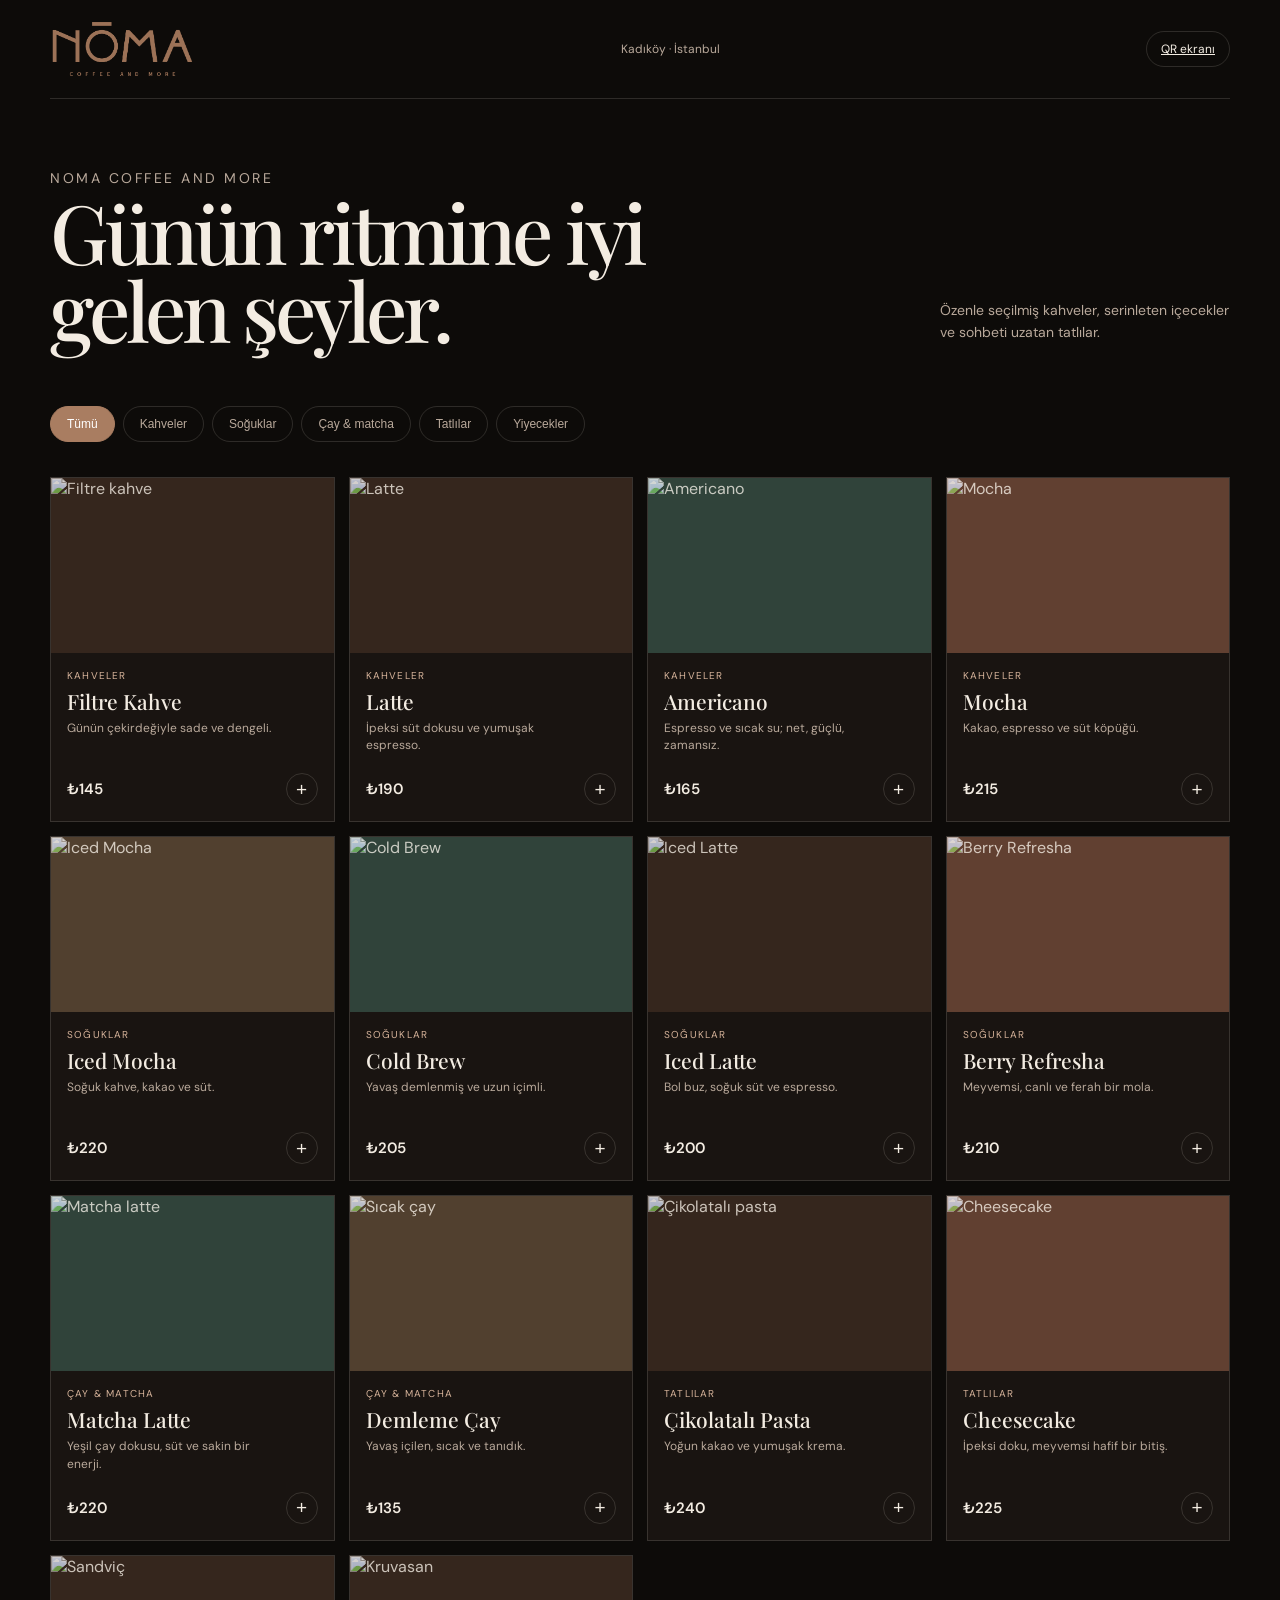
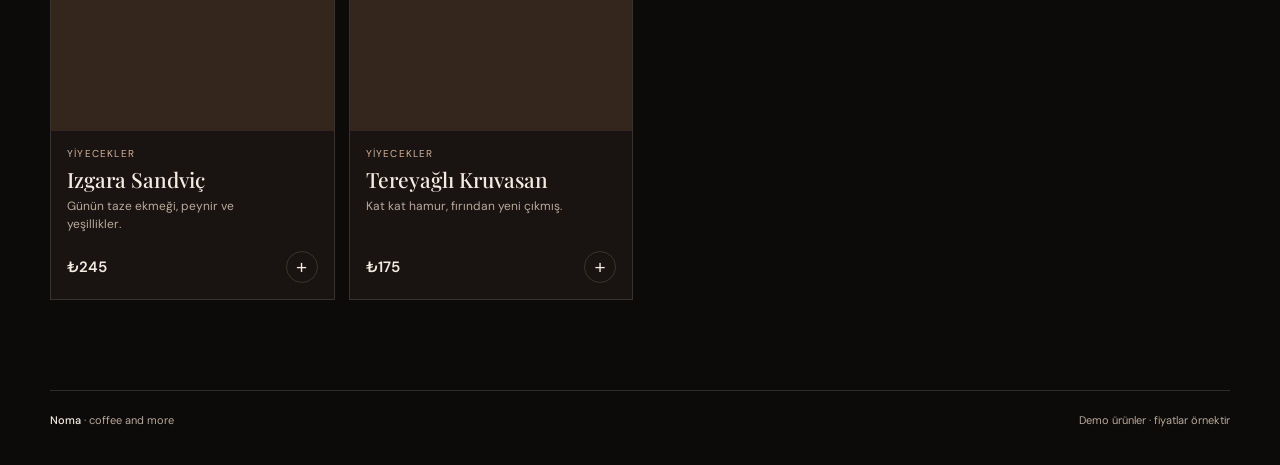
==== company/qr-menu.html @ a9501733 "Create Noma QR menu demo" ====
<!doctype html>
<html lang="tr">
<head>
  <meta charset="UTF-8"><meta name="viewport" content="width=device-width,initial-scale=1">
  <meta name="theme-color" content="#0d0b09"><title>Noma — Menü</title>
  <link rel="preconnect" href="https://fonts.googleapis.com"><link rel="preconnect" href="https://fonts.gstatic.com" crossorigin>
  <link href="https://fonts.googleapis.com/css2?family=DM+Sans:wght@400;500;600;700&family=Playfair+Display:wght@500;600&display=swap" rel="stylesheet">
  <style>
    :root{--ink:#0d0b09;--surface:#191411;--surface2:#241b16;--paper:#f3ece2;--muted:#b9a99b;--accent:#a97d61;--soft:#d6b39a;--line:rgba(243,236,226,.14)}*{box-sizing:border-box}html{scroll-behavior:smooth}body{margin:0;background:var(--ink);color:var(--paper);font-family:"DM Sans",sans-serif}.shell{width:min(1180px,calc(100% - 40px));margin:auto}.top{display:flex;align-items:center;justify-content:space-between;padding:22px 0;border-bottom:1px solid var(--line)}.top img{width:145px;display:block}.top .meta{color:var(--muted);font-size:12px}.back{border:1px solid var(--line);border-radius:999px;padding:9px 14px;color:var(--paper);font-size:12px}.back:hover{border-color:var(--accent);color:var(--soft)}.hero{padding:68px 0 58px;display:flex;align-items:end;justify-content:space-between;gap:30px}.eyebrow{color:var(--soft);font-size:11px;text-transform:uppercase;letter-spacing:.18em;margin:0 0 17px}.hero h1{font:500 clamp(45px,7vw,82px)/.94 "Playfair Display",serif;letter-spacing:-.05em;margin:0;max-width:700px}.hero p{color:var(--muted);font-size:14px;line-height:1.6;max-width:290px;margin:0 0 4px}.filters{display:flex;gap:8px;overflow:auto;padding-bottom:9px;margin-bottom:26px;scrollbar-width:none}.filters::-webkit-scrollbar{display:none}.filter{background:transparent;border:1px solid var(--line);border-radius:999px;color:var(--muted);padding:10px 16px;white-space:nowrap;font-size:12px}.filter:hover,.filter.active{background:var(--accent);border-color:var(--accent);color:#fff}.products{display:grid;grid-template-columns:repeat(4,1fr);gap:14px;padding-bottom:90px}.product{min-height:345px;background:var(--surface);border:1px solid var(--line);display:flex;flex-direction:column;transition:transform .2s ease,border-color .2s ease}.product:hover{transform:translateY(-4px);border-color:rgba(214,179,154,.52)}.visual{height:175px;overflow:hidden;background:#35261d}.visual img{width:100%;height:100%;display:block;object-fit:cover;opacity:.78;mix-blend-mode:screen}.product:nth-child(3n) .visual{background:#30433a}.product:nth-child(4n) .visual{background:#614031}.product:nth-child(5n) .visual{background:#51402f}.info{display:flex;flex-direction:column;flex:1;padding:16px}.type{color:var(--soft);font-size:10px;text-transform:uppercase;letter-spacing:.12em;margin-bottom:8px}.info h2{font:500 21px/1.05 "Playfair Display",serif;margin:0 0 8px}.info p{color:var(--muted);font-size:12px;line-height:1.48;margin:0;max-width:26ch}.bottom{display:flex;justify-content:space-between;align-items:center;margin-top:auto;padding-top:18px}.price{font-weight:600;font-size:15px}.add{border:1px solid var(--line);border-radius:50%;background:transparent;color:var(--paper);width:32px;height:32px;font-size:19px;line-height:1}.add:hover{background:var(--accent);border-color:var(--accent)}footer{border-top:1px solid var(--line);padding:22px 0 38px;color:var(--muted);font-size:11px;display:flex;justify-content:space-between}footer strong{color:var(--paper);font-weight:500}.toast{position:fixed;left:50%;bottom:22px;transform:translate(-50%,20px);opacity:0;background:var(--paper);color:var(--ink);padding:11px 16px;font-size:12px;pointer-events:none;transition:.2s ease}.toast.show{opacity:1;transform:translate(-50%,0)}@media(max-width:900px){.products{grid-template-columns:repeat(3,1fr)}}@media(max-width:650px){.shell{width:min(100% - 28px,560px)}.top .meta{display:none}.hero{display:block;padding:52px 0 40px}.hero p{margin-top:22px}.products{grid-template-columns:repeat(2,1fr)}.visual{height:150px}}@media(max-width:430px){.products{grid-template-columns:1fr}.visual{height:190px}footer{display:block}footer span{display:block;margin-bottom:8px}}
  </style>
</head>
<body>
  <header class="shell top"><a href="qr.html" aria-label="QR sayfasına dön"><img src="logpng.png" alt="Noma Coffee and More"></a><span class="meta">Kadıköy · İstanbul</span><a class="back" href="qr.html">QR ekranı</a></header>
  <main>
    <section class="shell hero"><div><p class="eyebrow">Noma coffee and more</p><h1>Günün ritmine iyi gelen şeyler.</h1></div><p>Özenle seçilmiş kahveler, serinleten içecekler ve sohbeti uzatan tatlılar.</p></section>
    <section class="shell"><div class="filters" role="tablist" aria-label="Menü kategorileri"><button class="filter active" data-filter="all">Tümü</button><button class="filter" data-filter="kahve">Kahveler</button><button class="filter" data-filter="soguk">Soğuklar</button><button class="filter" data-filter="cay">Çay & matcha</button><button class="filter" data-filter="tatli">Tatlılar</button><button class="filter" data-filter="yiyecek">Yiyecekler</button></div>
      <div class="products">
        <article class="product" data-category="kahve"><div class="visual"><img src="https://images.unsplash.com/photo-1495474472287-4d71bcdd2085?auto=format&fit=crop&w=900&q=82" alt="Filtre kahve" loading="lazy"></div><div class="info"><div class="type">Kahveler</div><h2>Filtre Kahve</h2><p>Günün çekirdeğiyle sade ve dengeli.</p><div class="bottom"><span class="price">₺145</span><button class="add" aria-label="Filtre Kahve seç">+</button></div></div></article>
        <article class="product" data-category="kahve"><div class="visual"><img src="https://images.unsplash.com/photo-1572442388796-11668a67e53d?auto=format&fit=crop&w=900&q=82" alt="Latte" loading="lazy"></div><div class="info"><div class="type">Kahveler</div><h2>Latte</h2><p>İpeksi süt dokusu ve yumuşak espresso.</p><div class="bottom"><span class="price">₺190</span><button class="add" aria-label="Latte seç">+</button></div></div></article>
        <article class="product" data-category="kahve"><div class="visual"><img src="https://images.unsplash.com/photo-1509042239860-f550ce710b93?auto=format&fit=crop&w=900&q=82" alt="Americano" loading="lazy"></div><div class="info"><div class="type">Kahveler</div><h2>Americano</h2><p>Espresso ve sıcak su; net, güçlü, zamansız.</p><div class="bottom"><span class="price">₺165</span><button class="add" aria-label="Americano seç">+</button></div></div></article>
        <article class="product" data-category="kahve"><div class="visual"><img src="https://images.unsplash.com/photo-1578314675249-a6910f80cc4e?auto=format&fit=crop&w=900&q=82" alt="Mocha" loading="lazy"></div><div class="info"><div class="type">Kahveler</div><h2>Mocha</h2><p>Kakao, espresso ve süt köpüğü.</p><div class="bottom"><span class="price">₺215</span><button class="add" aria-label="Mocha seç">+</button></div></div></article>
        <article class="product" data-category="soguk"><div class="visual"><img src="https://images.unsplash.com/photo-1517701604599-bb29b565090c?auto=format&fit=crop&w=900&q=82" alt="Iced Mocha" loading="lazy"></div><div class="info"><div class="type">Soğuklar</div><h2>Iced Mocha</h2><p>Soğuk kahve, kakao ve süt.</p><div class="bottom"><span class="price">₺220</span><button class="add" aria-label="Iced Mocha seç">+</button></div></div></article>
        <article class="product" data-category="soguk"><div class="visual"><img src="https://images.unsplash.com/photo-1551024506-0bccd828d307?auto=format&fit=crop&w=900&q=82" alt="Cold Brew" loading="lazy"></div><div class="info"><div class="type">Soğuklar</div><h2>Cold Brew</h2><p>Yavaş demlenmiş ve uzun içimli.</p><div class="bottom"><span class="price">₺205</span><button class="add" aria-label="Cold Brew seç">+</button></div></div></article>
        <article class="product" data-category="soguk"><div class="visual"><img src="https://images.unsplash.com/photo-1461023058943-07fcbe16d735?auto=format&fit=crop&w=900&q=82" alt="Iced Latte" loading="lazy"></div><div class="info"><div class="type">Soğuklar</div><h2>Iced Latte</h2><p>Bol buz, soğuk süt ve espresso.</p><div class="bottom"><span class="price">₺200</span><button class="add" aria-label="Iced Latte seç">+</button></div></div></article>
        <article class="product" data-category="soguk"><div class="visual"><img src="https://images.unsplash.com/photo-1544145945-f90425340c7e?auto=format&fit=crop&w=900&q=82" alt="Berry Refresha" loading="lazy"></div><div class="info"><div class="type">Soğuklar</div><h2>Berry Refresha</h2><p>Meyvemsi, canlı ve ferah bir mola.</p><div class="bottom"><span class="price">₺210</span><button class="add" aria-label="Berry Refresha seç">+</button></div></div></article>
        <article class="product" data-category="cay"><div class="visual"><img src="https://images.unsplash.com/photo-1536256263959-770b48d82b0a?auto=format&fit=crop&w=900&q=82" alt="Matcha latte" loading="lazy"></div><div class="info"><div class="type">Çay & matcha</div><h2>Matcha Latte</h2><p>Yeşil çay dokusu, süt ve sakin bir enerji.</p><div class="bottom"><span class="price">₺220</span><button class="add" aria-label="Matcha Latte seç">+</button></div></div></article>
        <article class="product" data-category="cay"><div class="visual"><img src="https://images.unsplash.com/photo-1544787219-7f47ccb76574?auto=format&fit=crop&w=900&q=82" alt="Sıcak çay" loading="lazy"></div><div class="info"><div class="type">Çay & matcha</div><h2>Demleme Çay</h2><p>Yavaş içilen, sıcak ve tanıdık.</p><div class="bottom"><span class="price">₺135</span><button class="add" aria-label="Demleme Çay seç">+</button></div></div></article>
        <article class="product" data-category="tatli"><div class="visual"><img src="https://images.unsplash.com/photo-1578985545062-69928b1d9587?auto=format&fit=crop&w=900&q=82" alt="Çikolatalı pasta" loading="lazy"></div><div class="info"><div class="type">Tatlılar</div><h2>Çikolatalı Pasta</h2><p>Yoğun kakao ve yumuşak krema.</p><div class="bottom"><span class="price">₺240</span><button class="add" aria-label="Çikolatalı Pasta seç">+</button></div></div></article>
        <article class="product" data-category="tatli"><div class="visual"><img src="https://images.unsplash.com/photo-1565958011703-44f9829ba187?auto=format&fit=crop&w=900&q=82" alt="Cheesecake" loading="lazy"></div><div class="info"><div class="type">Tatlılar</div><h2>Cheesecake</h2><p>İpeksi doku, meyvemsi hafif bir bitiş.</p><div class="bottom"><span class="price">₺225</span><button class="add" aria-label="Cheesecake seç">+</button></div></div></article>
        <article class="product" data-category="yiyecek"><div class="visual"><img src="https://images.unsplash.com/photo-1509722747041-616f39b57569?auto=format&fit=crop&w=900&q=82" alt="Sandviç" loading="lazy"></div><div class="info"><div class="type">Yiyecekler</div><h2>Izgara Sandviç</h2><p>Günün taze ekmeği, peynir ve yeşillikler.</p><div class="bottom"><span class="price">₺245</span><button class="add" aria-label="Izgara Sandviç seç">+</button></div></div></article>
        <article class="product" data-category="yiyecek"><div class="visual"><img src="https://images.unsplash.com/photo-1509440159596-0249088772ff?auto=format&fit=crop&w=900&q=82" alt="Kruvasan" loading="lazy"></div><div class="info"><div class="type">Yiyecekler</div><h2>Tereyağlı Kruvasan</h2><p>Kat kat hamur, fırından yeni çıkmış.</p><div class="bottom"><span class="price">₺175</span><button class="add" aria-label="Kruvasan seç">+</button></div></div></article>
      </div>
    </section>
  </main>
  <footer class="shell"><span><strong>Noma</strong> · coffee and more</span><span>Demo ürünler · fiyatlar örnektir</span></footer><div class="toast" id="toast" role="status"></div>
  <script>
    const toast=document.getElementById('toast');let timer;function notify(msg){toast.textContent=msg;toast.classList.add('show');clearTimeout(timer);timer=setTimeout(()=>toast.classList.remove('show'),2000)}
    document.querySelectorAll('.filter').forEach(btn=>btn.addEventListener('click',()=>{document.querySelectorAll('.filter').forEach(x=>x.classList.remove('active'));btn.classList.add('active');const f=btn.dataset.filter;document.querySelectorAll('.product').forEach(card=>card.hidden=f!=='all'&&card.dataset.category!==f)}));
    document.querySelectorAll('.add').forEach(btn=>btn.addEventListener('click',()=>notify(`${btn.closest('.product').querySelector('h2').textContent} seçildi`)));
  </script>
</body>
</html>
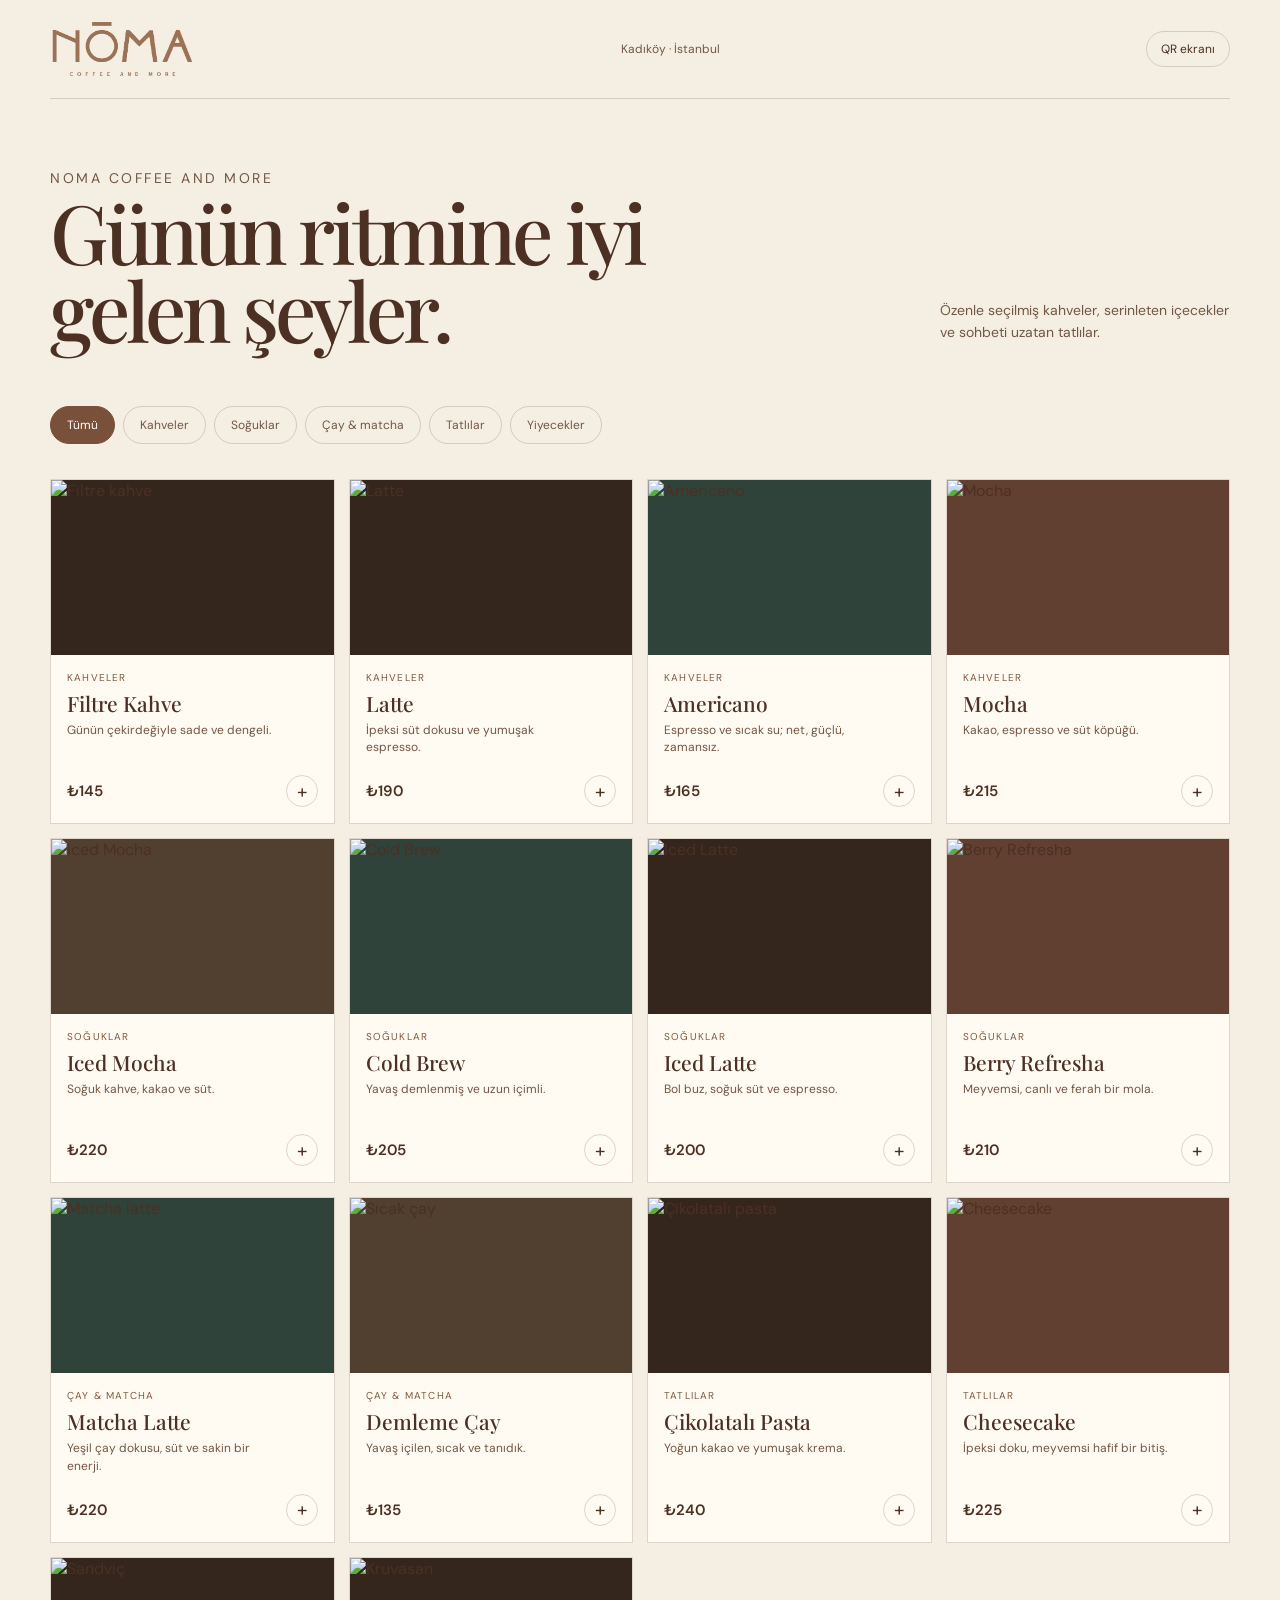
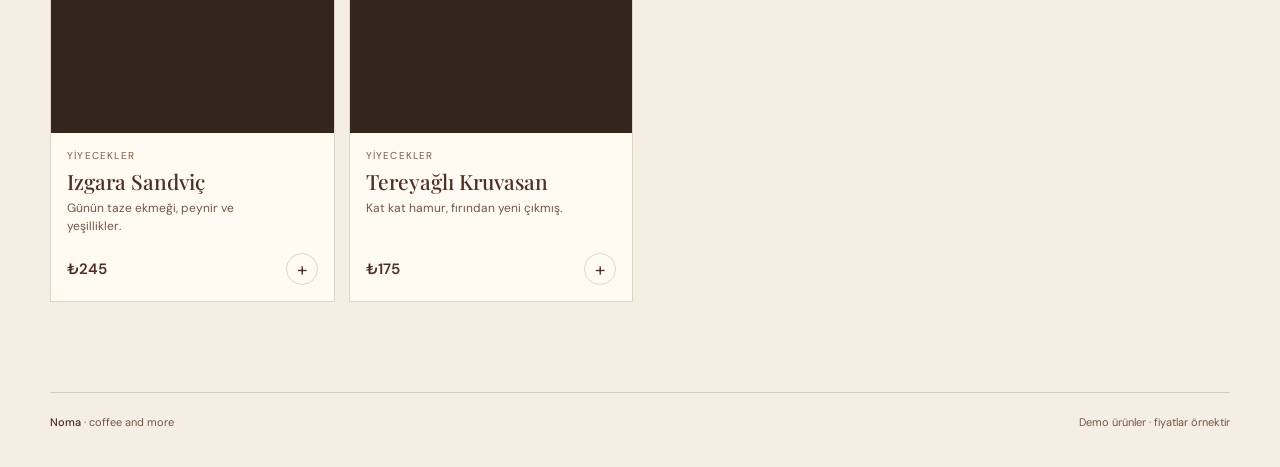
==== commit 77e22fa7: "Apply cream and coffee brown menu theme" ====
--- a/company/qr-menu.html
+++ b/company/qr-menu.html
@@ -2,11 +2,33 @@
 <html lang="tr">
 <head>
   <meta charset="UTF-8"><meta name="viewport" content="width=device-width,initial-scale=1">
-  <meta name="theme-color" content="#0d0b09"><title>Noma — Menü</title>
+  <meta name="theme-color" content="#f5eee3"><title>Noma — Menü</title>
   <link rel="preconnect" href="https://fonts.googleapis.com"><link rel="preconnect" href="https://fonts.gstatic.com" crossorigin>
   <link href="https://fonts.googleapis.com/css2?family=DM+Sans:wght@400;500;600;700&family=Playfair+Display:wght@500;600&display=swap" rel="stylesheet">
   <style>
     :root{--ink:#0d0b09;--surface:#191411;--surface2:#241b16;--paper:#f3ece2;--muted:#b9a99b;--accent:#a97d61;--soft:#d6b39a;--line:rgba(243,236,226,.14)}*{box-sizing:border-box}html{scroll-behavior:smooth}body{margin:0;background:var(--ink);color:var(--paper);font-family:"DM Sans",sans-serif}.shell{width:min(1180px,calc(100% - 40px));margin:auto}.top{display:flex;align-items:center;justify-content:space-between;padding:22px 0;border-bottom:1px solid var(--line)}.top img{width:145px;display:block}.top .meta{color:var(--muted);font-size:12px}.back{border:1px solid var(--line);border-radius:999px;padding:9px 14px;color:var(--paper);font-size:12px}.back:hover{border-color:var(--accent);color:var(--soft)}.hero{padding:68px 0 58px;display:flex;align-items:end;justify-content:space-between;gap:30px}.eyebrow{color:var(--soft);font-size:11px;text-transform:uppercase;letter-spacing:.18em;margin:0 0 17px}.hero h1{font:500 clamp(45px,7vw,82px)/.94 "Playfair Display",serif;letter-spacing:-.05em;margin:0;max-width:700px}.hero p{color:var(--muted);font-size:14px;line-height:1.6;max-width:290px;margin:0 0 4px}.filters{display:flex;gap:8px;overflow:auto;padding-bottom:9px;margin-bottom:26px;scrollbar-width:none}.filters::-webkit-scrollbar{display:none}.filter{background:transparent;border:1px solid var(--line);border-radius:999px;color:var(--muted);padding:10px 16px;white-space:nowrap;font-size:12px}.filter:hover,.filter.active{background:var(--accent);border-color:var(--accent);color:#fff}.products{display:grid;grid-template-columns:repeat(4,1fr);gap:14px;padding-bottom:90px}.product{min-height:345px;background:var(--surface);border:1px solid var(--line);display:flex;flex-direction:column;transition:transform .2s ease,border-color .2s ease}.product:hover{transform:translateY(-4px);border-color:rgba(214,179,154,.52)}.visual{height:175px;overflow:hidden;background:#35261d}.visual img{width:100%;height:100%;display:block;object-fit:cover;opacity:.78;mix-blend-mode:screen}.product:nth-child(3n) .visual{background:#30433a}.product:nth-child(4n) .visual{background:#614031}.product:nth-child(5n) .visual{background:#51402f}.info{display:flex;flex-direction:column;flex:1;padding:16px}.type{color:var(--soft);font-size:10px;text-transform:uppercase;letter-spacing:.12em;margin-bottom:8px}.info h2{font:500 21px/1.05 "Playfair Display",serif;margin:0 0 8px}.info p{color:var(--muted);font-size:12px;line-height:1.48;margin:0;max-width:26ch}.bottom{display:flex;justify-content:space-between;align-items:center;margin-top:auto;padding-top:18px}.price{font-weight:600;font-size:15px}.add{border:1px solid var(--line);border-radius:50%;background:transparent;color:var(--paper);width:32px;height:32px;font-size:19px;line-height:1}.add:hover{background:var(--accent);border-color:var(--accent)}footer{border-top:1px solid var(--line);padding:22px 0 38px;color:var(--muted);font-size:11px;display:flex;justify-content:space-between}footer strong{color:var(--paper);font-weight:500}.toast{position:fixed;left:50%;bottom:22px;transform:translate(-50%,20px);opacity:0;background:var(--paper);color:var(--ink);padding:11px 16px;font-size:12px;pointer-events:none;transition:.2s ease}.toast.show{opacity:1;transform:translate(-50%,0)}@media(max-width:900px){.products{grid-template-columns:repeat(3,1fr)}}@media(max-width:650px){.shell{width:min(100% - 28px,560px)}.top .meta{display:none}.hero{display:block;padding:52px 0 40px}.hero p{margin-top:22px}.products{grid-template-columns:repeat(2,1fr)}.visual{height:150px}}@media(max-width:430px){.products{grid-template-columns:1fr}.visual{height:190px}footer{display:block}footer span{display:block;margin-bottom:8px}}
+    /* Noma: cream background, coffee-brown typography. */
+    :root {
+      --ink: #f5eee3;
+      --surface: #fffaf2;
+      --surface2: #eee1d0;
+      --paper: #4b3023;
+      --muted: #725744;
+      --accent: #795039;
+      --soft: #805a41;
+      --line: rgba(92, 62, 42, .20);
+    }
+    a { text-decoration: none; }
+    button { font: inherit; cursor: pointer; }
+    :focus-visible { outline: 2px solid var(--accent); outline-offset: 4px; }
+    .product:hover { border-color: rgba(121, 80, 57, .55); }
+    .product[hidden] { display: none; }
+    .visual img { opacity: 1; mix-blend-mode: normal; }
+    .add:hover { color: #fffaf2; }
+    @media (prefers-reduced-motion: reduce) {
+      html { scroll-behavior: auto; }
+      .product, .toast { transition: none; }
+    }
   </style>
 </head>
 <body>
